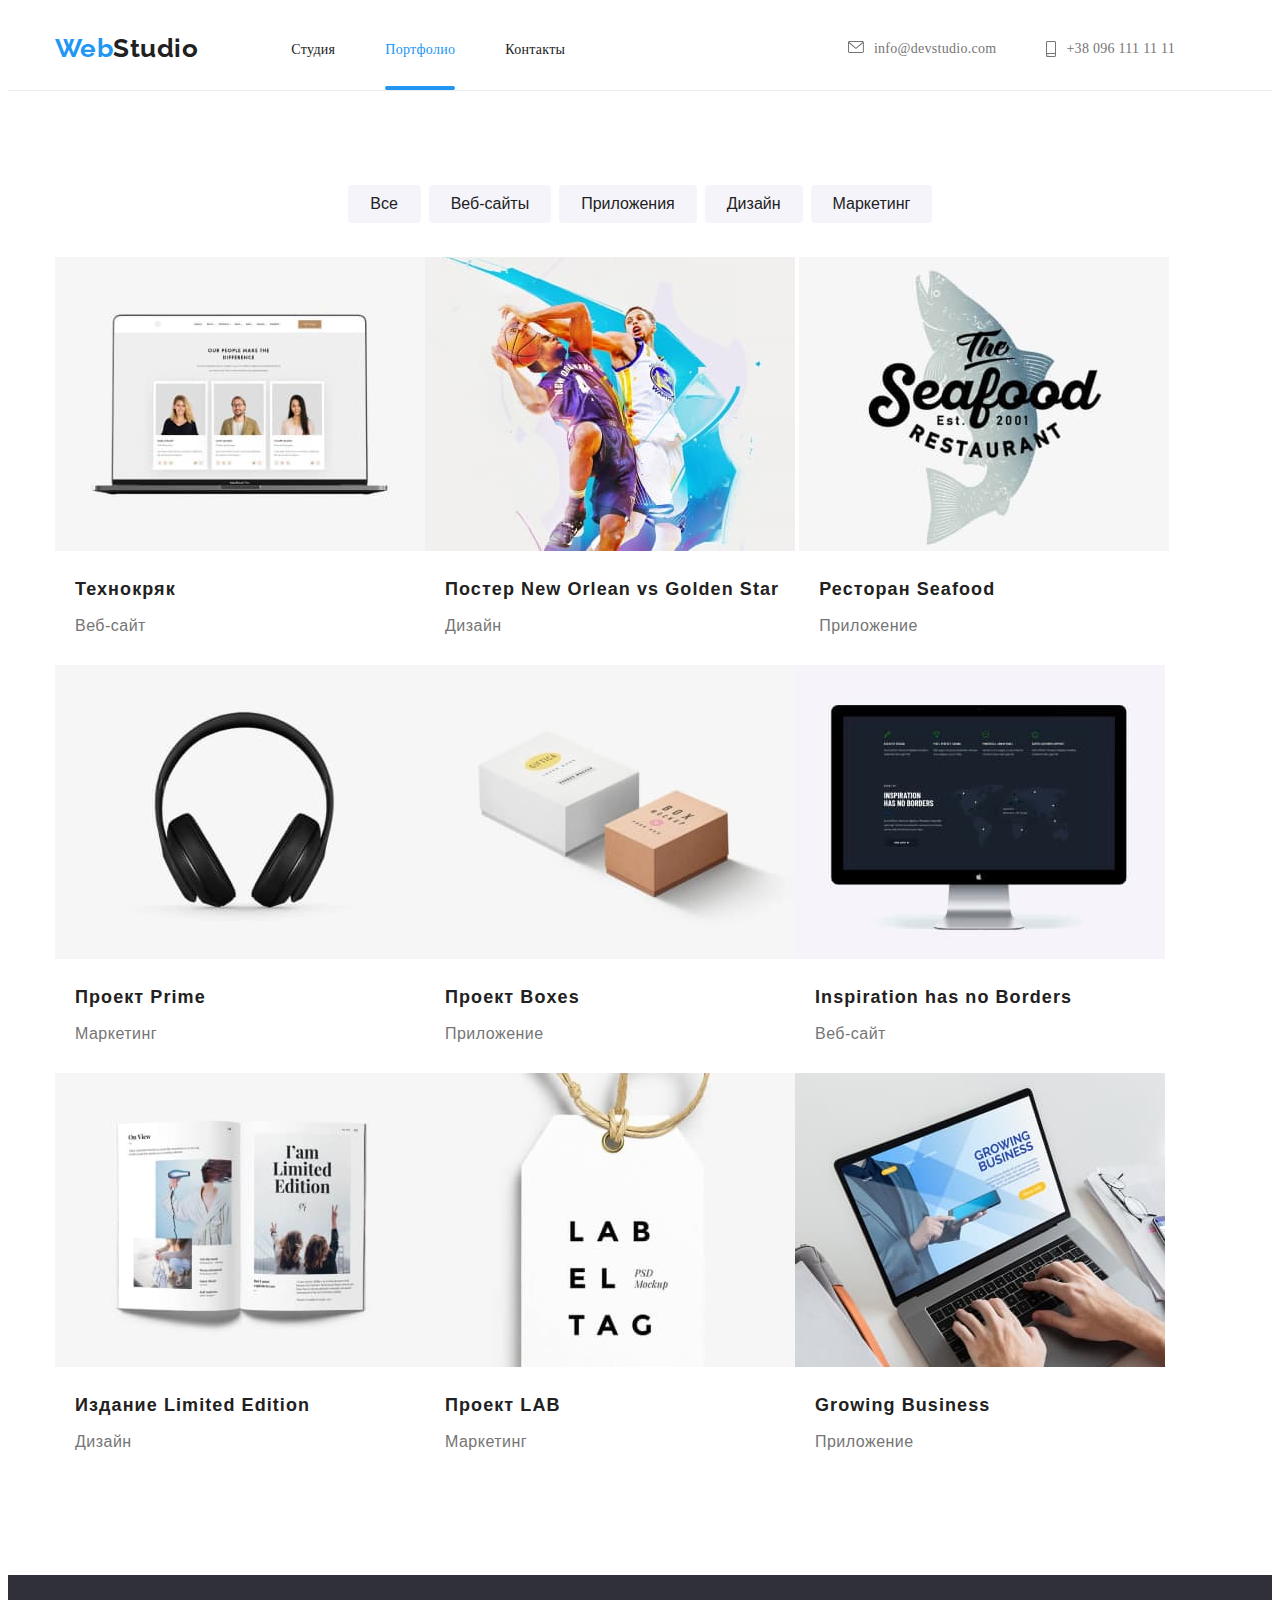
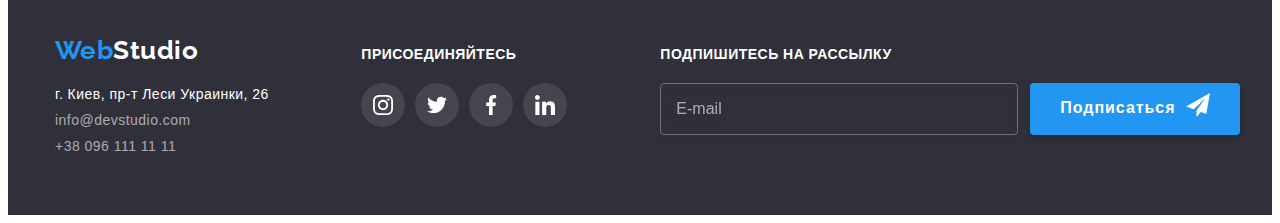
==== portfolio.html @ 28184824 "Начинает работу с препроцессором" ====
<!DOCTYPE html>
<html lang="ru">
<head>
    <meta charset="UTF-8">
    <meta name="viewport" content="width=device-width, initial-scale=1.0">
    <title>Document</title>
    <link href="https://fonts.googleapis.com/css2?family=Raleway:wght@700&display=swap" rel="stylesheet">
    <link rel="stylesheet" href="https://cdnjs.cloudflare.com/ajax/libs/modern-normalize/1.0.0/modern-normalize.min.css" integrity="sha512-ISS7cAi1PEhQ8jnbJpJZMd29NlhNj4AWYyLOSp2CE/CsHxTCu+r+t0D2yoJudVrd0/8fTVPUVDzY5Tvli75u/g==" crossorigin="anonymous" />
    <link rel="stylesheet" href="./css/main.min.css" />
    
</head>
<body>
    <header class="line header-p">
        <div class="conteiner main-nav">
            <nav class="main-nav">
            <a href="./index.html" class="logo"> 
               <span class="part-logo">Web</span>Studio
            </a>
    
        <ul class="site-nav list">
            <li class="item"><a href="./index.html">Студия</a></li>
            <li class="item"><a href="" class="current">Портфолио</a></li>
            <li class="item"><a href="">Контакты</a></li>
        </ul>
        </nav>
    
        <ul class="auth-nav list contacts">
            <li class="item">
                <a href="mailto:info@devstudio.com" class="link-nav"><svg width="16px" height="12px" class="svg-nav"><use href="./images/icon/symbol-defs.svg#icon-envelope"></use></svg>info@devstudio.com</a></li>
            <li class="item"><a href="tell:+380961111111" class="link-nav"><svg width="10px" height="16px" class="svg-nav"><use href="./images/icon/symbol-defs.svg#icon-smartphone"></use></svg>+38 096 111 11 11</a></li>
       </ul>
        </div>
    </header>

    <main>
        <div class="btn-conteiner conteiner">
    <ul class="btn-group list">
        <li class="btn-item"><button type="button">Все</button></li>
        <li class="btn-item"><button type="button">Веб-сайты</button></li>
        <li class="btn-item"><button type="button">Приложения</button></li>
        <li class="btn-item"><button type="button">Дизайн</button></li>
        <li class="btn-item"><button type="button">Маркетинг</button></li>
    </ul>
        </div>
<h1 class="invisible">Портфолилио</h1>
 
<section>
    <div class="conteiner">
    <h2 class="invisible">Список</h2>
    <ul class="benefits-list card-set">
        <li class="section-item">
            <a href="" target="_blank" rel="noopener noreferrer" class="section-link">
                <div class="thumb">
                <img src="./images/tehnokryak.jpg" alt="страница веб-сайта на ноутбуке" width="370" height="294">
                <p  class="text-overlay">Технокряк это современная площадка распространения коронавируса. Компании используют эту платформу для цифрового шпионажа и атак на защищённые сервера конкурентов.</p>
                </div>
                <div class="capabilities">
                    <h3 class="title-capabilities">Технокряк</h3>
                    <p class="type-capabilities">Веб-сайт</p>
                </div>
            </a>
        </li>

        <li class="section-item">
            <a href="" target="_blank" rel="noopener noreferrer" class="section-link">
                <div class="thumb">
                    <img src="./images/poster.jpg" alt="два баскетболиста с мячом" width="370" height="294">
                    <p  class="text-overlay">Технокряк это современная площадка распространения коронавируса. Компании используют эту платформу для цифрового шпионажа и атак на защищённые сервера конкурентов.</p>
                </div>
            <div class="capabilities">
            <h3 class="title-capabilities">Постер New Orlean vs Golden Star</h3>
            <p class="type-capabilities">Дизайн</p>
            </div>
            </a>
        </li>

        <li class="section-item">
            <a href="" target="_blank" rel="noopener noreferrer" class="section-link">
                <div class="thumb">
                    <img class="thumb-img" src="./images/seafood.jpg" alt="название ресторана на фоне рыбы" width="370" height="294">
                    <p  class="text-overlay">Технокряк это современная площадка распространения коронавируса. Компании используют эту платформу для цифрового шпионажа и атак на защищённые сервера конкурентов.</p>
                </div>
            <div class="capabilities">
                <h3 class="title-capabilities">Ресторан Seafood</h3>
                <p class="type-capabilities">Приложение</p>
            </div>
            </a>
        </li>

        <li class="section-item">
            <a href="" target="_blank" rel="noopener noreferrer" class="section-link">
                <div class="thumb">
                    <img src="./images/prime.jpg" alt="наушники" width="370" height="294">
                    <p  class="text-overlay">Технокряк это современная площадка распространения коронавируса. Компании используют эту платформу для цифрового шпионажа и атак на защищённые сервера конкурентов.</p>
                </div>
                <div class="capabilities">
                    <h3 class="title-capabilities">Проект Prime</h3>
                    <p class="type-capabilities">Маркетинг</p>
                </div>
            </a>
        </li>

        <li class="section-item">
            <a href="" target="_blank" rel="noopener noreferrer" class="section-link">
                <div class="thumb">
                    <img src="./images/boxes.jpg" alt="две коробки" width="370" height="294">
                    <p  class="text-overlay">Технокряк это современная площадка распространения коронавируса. Компании используют эту платформу для цифрового шпионажа и атак на защищённые сервера конкурентов.</p>
                </div>
                <div class="capabilities">
                    <h3 class="title-capabilities">Проект Boxes</h3>
                    <p class="type-capabilities">Приложение</p>
                </div>
            </a>
        </li>

        <li class="section-item">
            <a href="" target="_blank" rel="noopener noreferrer" class="section-link">
                <div class="thumb">
                    <img src="./images/inspiraition.jpg" alt="веб-сайт на экране" width="370" height="294">
                    <p  class="text-overlay">Технокряк это современная площадка распространения коронавируса. Компании используют эту платформу для цифрового шпионажа и атак на защищённые сервера конкурентов.</p>
                </div>
                <div class="capabilities">
                    <h3 class="title-capabilities">Inspiration has no Borders</h3>
                    <p class="type-capabilities">Веб-сайт</p>
                </div>
            </a>
        </li>

        <li class="section-item">
            <a href="" target="_blank" rel="noopener noreferrer" class="section-link">
                <div class="thumb">
                    <img src="./images/limited-edition.jpg" alt="журнал в развороте" width="370" height="294">
                    <p  class="text-overlay">Технокряк это современная площадка распространения коронавируса. Компании используют эту платформу для цифрового шпионажа и атак на защищённые сервера конкурентов.</p>
                </div>
                <div class="capabilities">
                    <h3 class="title-capabilities">Издание Limited Edition</h3>
                    <p class="type-capabilities">Дизайн</p>
                </div>    
            </a>
        </li> 
        
        <li class="section-item">
            <a href="" target="_blank" rel="noopener noreferrer" class="section-link">
                <div class="thumb">
                    <img src="./images/lab.jpg" alt="ярлык с надписью" width="370" height="294">
                    <p  class="text-overlay">Технокряк это современная площадка распространения коронавируса. Компании используют эту платформу для цифрового шпионажа и атак на защищённые сервера конкурентов.</p>
                </div>
                <div class="capabilities">
                    <h3 class="title-capabilities">Проект LAB</h3>
                    <p class="type-capabilities">Маркетинг</p>
                </div>
            </a>
        </li> 

        <li class="section-item">
            <a href="" target="_blank" rel="noopener noreferrer" class="section-link">
                <div class="thumb">
                    <img src="./images/growing-business.jpg" alt="заставка приложения на ноутбуке" width="370" height="294">
                    <p  class="text-overlay">Технокряк это современная площадка распространения коронавируса. Компании используют эту платформу для цифрового шпионажа и атак на защищённые сервера конкурентов.</p>
                </div>
                <div class="capabilities">
                    <h3 class="title-capabilities">Growing Business</h3>
                    <p class="type-capabilities">Приложение</p>
                </div>
            </a>
        </li> 
    </ul>
    </div>
</section>
</main>

<footer>
    <div class="footer-conteiner conteiner">
        <div>
    <a href="./index.html" class="footer-logo">
        <span class="part-logo">Web</span>Studio
     </a>
    <address class="address">г. Киев, пр-т Леси Украинки, 26</address>
    <ul class="mail-phone list">
        <li><a href="mailto:info@devstudio.com" class="mail">info@devstudio.com</a></li>
        <li><a href="tell:+380961111111" class="tell">+38 096 111 11 11</a></li>
    </ul>
        </div>

    <div class="social-links">
    <p class="footer-title">присоединяйтесь</p>

    <ul class="list employment-list link-list">
        <li class="footer-item"><a class="footer-link" href="" target="_blank" rel="noopener noreferrer"><svg class="footer-icon" width="20px" height="20px"><use href="./images/icon/symbol-defs.svg#icon-instagram1"></use></svg></a></li>
        <li class="footer-item"><a class="footer-link" href="" target="_blank" rel="noopener noreferrer"><svg width="20px" height="20px"><use href="./images/icon/symbol-defs.svg#icon-twitter1"></use></svg></a></li>
        <li class="footer-item"><a class="footer-link" href="" target="_blank" rel="noopener noreferrer"><svg width="20px" height="20px"><use href="./images/icon/symbol-defs.svg#icon-facebook1"></use></svg></a></li>
        <li class="footer-item"><a class="footer-link" href="" target="_blank" rel="noopener noreferrer"><svg width="20px" height="20px"><use href="./images/icon/symbol-defs.svg#icon-linkedin1"></use></svg></a></li>
        </ul>
    </div>

    <div class="conteiner-subscription">
        <p class="footer-title">Подпишитесь на рассылку</p>
        <form class="form-subscription">
            <input type="email" name="mail" placeholder="E-mail" required class="subscription-field">
            <button type="submit" class="subscription-btn">Подписаться<svg width="24px" height="24px" class="subscription-btn-svg"><use href="./images/icon/symbol-defs.svg#icon-icon-send"></use></svg></button>
        </form>
    </div>
    </div>
</footer>
</body>
</html>
---- css/main.min.css ----
:root{--primary-text-color: #757575;--title-text-color: #212121;--accent-color: #2196F3;--secondary-accent: #F5F4FA;--white-color: #FFFFFF;--secondary-bgc: #2F303A;--color-gradient: rgba(47, 48, 58, 0.4);--secondary-text-color: rgba(255, 255, 255, 0.6);--line-color: rgba(236, 236, 236, 1);--border-line: rgba(238, 238, 238, 1);--comand-icon: rgba(175, 177, 184, 1);--footer-link: rgba(255, 255, 255, 0.1);--bgc-p-employtment: rgba(47, 48, 58, 0.8);--backdrop-color: rgba(0, 0, 0, 0.2)}@font-face{font-family:'Roboto';font-style:normal;font-weight:400;src:url("../fonts/roboto/roboto-v20-latin_cyrillic-regular.eot");src:local("Roboto"),local("Roboto-Regular"),url("../fonts/roboto/roboto-v20-latin_cyrillic-regular.eot?#iefix") format("embedded-opentype"),url("../fonts/roboto/roboto-v20-latin_cyrillic-regular.woff2") format("woff2"),url("../fonts/roboto/roboto-v20-latin_cyrillic-regular.woff") format("woff"),url("../fonts/roboto/roboto-v20-latin_cyrillic-regular.ttf") format("truetype"),url("../fonts/roboto/roboto-v20-latin_cyrillic-regular.svg#Roboto") format("svg")}@font-face{font-family:'Roboto';font-style:normal;font-weight:500;src:url("../fonts/roboto/roboto-v20-latin_cyrillic-500.eot");src:local("Roboto Medium"),local("Roboto-Medium"),url("../fonts/roboto/roboto-v20-latin_cyrillic-500.eot?#iefix") format("embedded-opentype"),url("../fonts/roboto/roboto-v20-latin_cyrillic-500.woff2") format("woff2"),url("../fonts/roboto/roboto-v20-latin_cyrillic-500.woff") format("woff"),url("../fonts/roboto/roboto-v20-latin_cyrillic-500.ttf") format("truetype"),url("../fonts/roboto/roboto-v20-latin_cyrillic-500.svg#Roboto") format("svg")}@font-face{font-family:'Roboto';font-style:normal;font-weight:700;src:url("../fonts/roboto/roboto-v20-latin_cyrillic-700.eot");src:local("Roboto Bold"),local("Roboto-Bold"),url("../fonts/roboto/roboto-v20-latin_cyrillic-700.eot?#iefix") format("embedded-opentype"),url("../fonts/roboto/roboto-v20-latin_cyrillic-700.woff2") format("woff2"),url("../fonts/roboto/roboto-v20-latin_cyrillic-700.woff") format("woff"),url("../fonts/roboto/roboto-v20-latin_cyrillic-700.ttf") format("truetype"),url("../fonts/roboto/roboto-v20-latin_cyrillic-700.svg#Roboto") format("svg")}@font-face{font-family:'Roboto';font-style:normal;font-weight:900;src:url("../fonts/roboto/roboto-v20-latin_cyrillic-900.eot");src:local("Roboto Black"),local("Roboto-Black"),url("../fonts/roboto/roboto-v20-latin_cyrillic-900.eot?#iefix") format("embedded-opentype"),url("../fonts/roboto/roboto-v20-latin_cyrillic-900.woff2") format("woff2"),url("../fonts/roboto/roboto-v20-latin_cyrillic-900.woff") format("woff"),url("../fonts/roboto/roboto-v20-latin_cyrillic-900.ttf") format("truetype"),url("../fonts/roboto/roboto-v20-latin_cyrillic-900.svg#Roboto") format("svg")}html{box-sizing:border-box}*,*::before,*::after{box-sizing:inherit}body{background-color:var(--white-color);color:var(--primary-text-color);font-family:'Roboto', sans-serif;letter-spacing:0.03em}ul{list-style:none}a{text-decoration:none}img{display:block;max-width:100%;height:auto}h1,h2,h3,p{margin-top:0;margin-bottom:0}.list{padding:0;margin:0}.conteiner{width:1200px;padding-left:15px;padding-right:15px;margin:auto}.logo{margin-top:24px;margin-right:93px;margin-bottom:25px;color:var(--title-text-color);text-decoration:none;font-family:Raleway;font-style:normal;font-weight:bold;font-size:26px;line-height:1.19;transition-duration:250ms;transition-timing-function:cubic-bezier(0.4, 0, 0.2, 1)}.logo:hover{color:var(--accent-color)}.part-logo{color:var(--accent-color)}.main-nav{display:flex;align-items:center}.site-nav{display:flex;padding-top:32px}.site-nav a,.auth-nav a{color:var(--title-text-color);font-family:Roboto;font-weight:500;font-size:14px;line-height:1.14;letter-spacing:0.02em;transition-duration:250ms;transition-timing-function:cubic-bezier(0.4, 0, 0.2, 1)}.site-nav a:hover,.site-nav a:focus,.auth-nav a:hover,.auth-nav a:focus{color:var(--accent-color)}.site-nav a.current:visited{color:var(--accent-color)}a.current::after{content:"";display:block;width:100%;margin-top:28px;height:4px;border-radius:2px;color:var(--accent-color);background-color:var(--accent-color)}.site-nav .item{margin-right:50px}.site-nav .item:last-child{margin-right:0}.auth-nav{display:flex;margin-left:auto}.auth-nav .item{margin-right:50px}.auth-nav .item+.item{margin-right:50px}.contacts a{color:var(--primary-text-color)}.link-nav{display:flex;transition-duration:250ms;transition-timing-function:cubic-bezier(0.4, 0, 0.2, 1)}.svg-nav{margin-right:10px;fill:var(--primary-text-color);transition-duration:250ms;transition-timing-function:cubic-bezier(0.4, 0, 0.2, 1)}.link-nav:hover .svg-nav,.link-nav:focus .svg-nav{fill:var(--accent-color)}.hero{height:600px;max-width:1600px;margin-bottom:94px;margin-right:auto;margin-left:auto;background-color:var(--secondary-bgc);background-image:linear-gradient(to right, rgba(47,48,58,0.4), rgba(47,48,58,0.4)),url(../images/bg-hero1.jpg);background-size:cover;background-repeat:no-repeat;background-position:center;filter:drop-shadow(0px 4px 4px rgba(0,0,0,0.25))}.hero-title{max-width:700px;margin-top:0;margin-right:auto;margin-left:auto;margin-bottom:30px;padding-top:200px;color:var(--white-color);font-weight:900;font-size:44px;line-height:1.36;text-align:center;letter-spacing:0.06em;text-transform:uppercase}.hero-btn{border-radius:4px;padding:10px 32px;min-width:200px;margin-right:auto;margin-left:auto;margin-bottom:200px;color:var(--white-color);background-color:var(--accent-color);font-weight:bold;font-size:16px;line-height:1.87;display:flex;align-items:center;text-align:center;letter-spacing:0.06em}.benefits-list{margin:0;padding:0}.benefits-set{display:flex;flex-wrap:wrap;margin-right:-30px;margin-bottom:-94px}.list-p{margin-right:30px;flex-basis:calc(100% /4 - 30px);margin-right:30px}.list-p:last-child{margin-right:0}.icon::before{content:"";display:block;margin-bottom:30px;padding:25px 100px;height:120px;background-size:auto;background-repeat:no-repeat;background-position:center;background-color:var(--secondary-accent);border-radius:4px}.icon-group::before{background-image:url(../images/icon/group.svg)}.icon-clock::before{background-image:url(../images/icon/clock.svg)}.icon-diagram::before{background-image:url(../images/icon/diagram.svg)}.icon-astronaut::before{background-image:url(../images/icon/astronaut.svg)}.section-title{margin:0;padding-bottom:10px;color:var(--title-text-color);font-weight:bold;font-size:14px;line-height:1.14;text-transform:uppercase}.section-text{margin:0;font-size:14px;line-height:1.71}.conteiner{width:1200px;padding-left:15px;padding-right:15px;margin:auto}.title-employment{margin:0;padding-top:94px;padding-bottom:50px;font-weight:bold;font-size:36px;line-height:1.16;text-align:center;color:var(--title-text-color)}.benefits-list{margin:0;padding:0;margin-bottom:94px}.img-list{margin-bottom:94px;display:flex}.img-list{margin-bottom:94px;display:flex}.item-employment{position:relative;margin-right:30px}.label{position:absolute;bottom:0;padding-top:27px;padding-bottom:27px;width:100%;font-size:14px;line-height:1.14;text-transform:uppercase;text-align:center;color:var(--white-color);background-color:var(--bgc-p-employtment)}.conteiner-icon{display:flex;justify-content:space-around;margin-right:32px;margin-bottom:30px;margin-left:32px}.svg-link{display:inline-flex;align-items:center;justify-content:center;padding:12px;width:44px;height:44px;cursor:pointer;fill:var(--comand-icon);transition-duration:250ms;transition-timing-function:cubic-bezier(0.4, 0, 0.2, 1)}.svg-link:hover,.svg-link:focus{background-color:var(--accent-color);fill:var(--white-color);border-radius:50%}footer{background-color:var(--secondary-bgc)}.footer-logo{display:inline-block;margin-bottom:20px;margin-right:0;margin-right:93px;text-decoration:none;font-family:Raleway;font-style:normal;font-weight:bold;font-size:26px;line-height:1.19;color:var(--white-color)}.footer-conteiner{display:flex;align-items:baseline;width:1200px;padding:60px 15px;margin:auto}.link-list{display:flex;justify-content:space-around}.social-links{margin-left:70px;margin-right:93px}.footer-title{margin-bottom:20px;font-weight:bold;font-size:14px;line-height:1.14;text-transform:uppercase;color:var(--white-color)}.footer-link{display:inline-flex;align-items:center;justify-content:center;padding:12px;width:44px;height:44px;background-color:var(--footer-link);fill:var(--white-color);border-radius:50%;transition-duration:250ms;transition-timing-function:cubic-bezier(0.4, 0, 0.2, 1)}.link-list .footer-item{margin-right:10px}.link-list .footer-item:last-child{margin-right:0}.footer-link:hover,.footer-link:focus{background-color:var(--accent-color)}.form-subscription{display:flex}.subscription-field{margin-right:12px;padding-bottom:15px;padding-top:15px;padding-left:15px;width:358px;font-size:16px;line-height:1.25;background-color:transparent;color:var(--white-color);border:1px solid rgba(255,255,255,0.3);box-sizing:border-box;filter:drop-shadow(0px 4px 4px rgba(0,0,0,0.15));border-radius:4px}.subscription-field:-webkit-autofill,.subscription-field:-webkit-autofill:hover,.subscription-field:-webkit-autofill:focus{-webkit-text-fill-color:var(--white-color);-webkit-box-shadow:0 0 0px 1000px var(--secondary-bgc) inset}.subscription-field::placeholder{color:rgba(255,255,255,0.6)}.subscription-btn{display:flex;padding:10px 30px;font-weight:bold;font-size:16px;line-height:1.87;text-align:center;letter-spacing:0.06em;background-color:var(--accent-color);border:none;color:var(--white-color);box-shadow:0px 4px 4px rgba(0,0,0,0.15);border-radius:4px;transition-duration:250ms;transition-timing-function:cubic-bezier(0.4, 0, 0.2, 1)}.subscription-btn-svg{margin-left:10px}.backdrop{position:fixed;top:0;left:0;width:100%;height:100%;background-color:var(--backdrop-color);opacity:1;transition:opacity 250ms cubic-bezier(0.4, 0, 0.2, 1)}.backdrop.is-hidden{opacity:0;pointer-events:none}.backdrop.is-hidden .modal{transform:translate(-50%, -50%) scale(0.5)}.modal{position:absolute;top:50%;left:50%;display:flex;justify-content:flex-end;width:528px;height:581px;background-color:#fff;box-shadow:0px 1px 3px rgba(0,0,0,0.12),0px 1px 1px rgba(0,0,0,0.14),0px 2px 1px rgba(0,0,0,0.2);border-radius:4px;transform:translate(-50%, -50%) scale(1)}.modal-btn{display:flex;justify-content:center;align-items:center;position:absolute;margin-top:14px;margin-right:14px;width:30px;height:30px;background-color:#fff;border-radius:50%;border:1px solid rgba(0,0,0,0.1)}.modal-btn-svg{transition-duration:250ms;transition-timing-function:cubic-bezier(0.4, 0, 0.2, 1)}.modal-btn:hover .modal-btn-svg,.modal-btn:focus .modal-btn-svg{fill:var(--accent-color)}.modal-btn:hover,.modal-btn:focus{cursor:pointer}.form{width:100%;padding:40px;margin-right:auto;margin-left:auto}.form-p{display:inline-block;min-width:450px;margin-bottom:12px;font-weight:bold;font-size:20px;line-height:1.15;text-align:center;color:var(--title-text-color)}.form-label{margin-bottom:4px;font-size:12px;line-height:1.17;letter-spacing:0.01em;color:var(--primary-text-color)}.form-field{display:flex;flex-direction:column;margin-bottom:10px}.form-field-comment{margin-bottom:20px}.conteiner-form-svg{position:relative}.form-svg{position:absolute;top:50%;left:15px;transform:translateY(-50%)}.form-comment{padding:12px 16px;font-size:12px;line-height:1.17;letter-spacing:0.01em;border:1px solid rgba(33,33,33,0.2);box-sizing:border-box;border-radius:4px;resize:none;transition-duration:250ms;transition-timing-function:cubic-bezier(0.4, 0, 0.2, 1)}.form-input{padding:10px 12px;padding-left:40px;width:100%;border:1px solid rgba(33,33,33,0.2);box-sizing:border-box;border-radius:4px;transition-duration:250ms;transition-timing-function:cubic-bezier(0.4, 0, 0.2, 1)}.form-input:focus,.form-comment:focus{outline:none;border-color:var(--accent-color);cursor:pointer;color:#000}.form-input:-webkit-autofill,.form-input:-webkit-autofill:hover,.form-input:-webkit-autofill:focus{-webkit-text-fill-color:#000;-webkit-box-shadow:0 0 0px 1000px #fff inset}.form-input:focus ~ .form-svg{fill:var(--accent-color)}.form-btn{display:block;padding:10px 55px;margin-left:auto;margin-right:auto;margin-bottom:40px;font-weight:bold;font-size:16px;line-height:1.87;letter-spacing:0.06em;background-color:var(--accent-color);color:var(--white-color);box-shadow:0px 4px 4px rgba(0,0,0,0.15);border-radius:4px;border:none}.form-agreement{display:flex;justify-content:center;align-items:center;margin-bottom:30px}.agreement-label{padding-left:30px;font-size:14px;line-height:1.71;color:var(--primary-text-color)}.contract{color:var(--accent-color);text-decoration:underline}.checkbox{appearance:none;-webkit-appearance:none;-moz-appearance:none;position:absolute}.check-icon{position:absolute;display:flex;margin-left:-20px;transform:translateY(-130%);width:15px;height:15px;border:2px solid var(--title-text-color);border-radius:2px;background-image:url(../images/icon/check-active.svg);transition-duration:250ms;transition-timing-function:cubic-bezier(0.4, 0, 0.2, 1)}.checkbox:checked+.check-icon{border-color:var(--accent-color);background-color:var(--accent-color);background-image:url(../images/icon/check-active.svg);background-size:contain;background-origin:border-box}.header-p{margin-bottom:94px}.invisible{display:none;margin:0}.title-clients{padding-top:86px;padding-bottom:50px;font-weight:bold;font-size:36px;line-height:1.16;text-align:center}.name{display:flex;padding-bottom:10px;justify-content:center;font-weight:500;font-size:16px;line-height:1.18}.position{display:flex;justify-content:center;padding-bottom:16px;margin:0;font-weight:normal;font-size:16px;line-height:1.18}.thumb{position:relative;overflow:hidden;margin-bottom:20px}.thumb::before{content:"";position:absolute;top:0;left:0;width:100%;height:100%;transform:translateY(100%);transition-duration:250ms;transition-timing-function:cubic-bezier(0.4, 0, 0.2, 1)}.text-overlay{position:absolute;top:0;left:0;padding:63px 24px;width:100%;font-size:18px;line-height:1.56;color:var(--white-color);transform:translateY(100%);transition-duration:250ms;transition-timing-function:cubic-bezier(0.4, 0, 0.2, 1)}.capabilities{padding:0px 20px 24px}.title-capabilities{padding-bottom:4px;color:var(--title-text-color);font-weight:bold;font-size:18px;line-height:2;letter-spacing:0.06em}.type-capabilities{font-weight:normal;font-size:16px;line-height:1.87;color:var(--primary-text-color)}.btn-group button{color:var(--title-text-color);background-color:var(--secondary-accent);font-weight:500;font-size:16px;line-height:1.62;transition-duration:250ms;transition-timing-function:cubic-bezier(0.4, 0, 0.2, 1)}.btn-item:nth-child(-n+4){margin-right:8px}.btn-group button:hover{color:var(--white-color);background-color:var(--accent-color);box-shadow:0px 3px 1px rgba(0,0,0,0.1),0px 1px 2px rgba(0,0,0,0.08),0px 2px 2px rgba(0,0,0,0.12)}.btn-group button:focus{color:var(--white-color);background-color:var(--accent-color);outline:none;box-shadow:0px 3px 1px rgba(0,0,0,0.1),0px 1px 2px rgba(0,0,0,0.08),0px 2px 2px rgba(0,0,0,0.12)}.btn-group button{border-radius:4px;padding:6px 22px;min-width:73px;text-align:center;border:none}.btn-group{display:flex;justify-content:center}.address{margin-bottom:9px;color:var(--white-color);font-style:normal;font-weight:normal;font-size:14px;line-height:1, 71}.mail-phone a{color:var(--secondary-text-color);font-size:14px;line-height:1, 71}.command{width:auto;padding-right:15px;padding-left:15px;margin:auto;background-color:var(--secondary-accent)}.card-command{border-radius:0px 0px 4px 4px;box-shadow:0px 1px 3px rgba(0,0,0,0.12),0px 1px 1px rgba(0,0,0,0.14),0px 2px 1px rgba(0,0,0,0.2);background:var(--white-color)}.btn-conteiner{width:1200px;padding-right:15px;padding-left:15px;margin:auto;margin-bottom:34px}.section-img{padding-bottom:30px}.mail{display:inline-block;padding-bottom:9px}.tell{display:inline-block}.line{border-bottom:1px solid var(--line-color);width:auto}.card-set{display:flex;flex-wrap:wrap}.employment-list{display:flex}.link-clients{display:flex;align-items:center;justify-content:center;width:170px;height:90px;color:var(--comand-icon);border:1px solid var(--comand-icon);border-radius:4px;flex-basis:calc(100% / 6 - 30px);margin-right:30px;margin-bottom:94px;transition-duration:250ms;transition-timing-function:cubic-bezier(0.4, 0, 0.2, 1)}.clients-svg:last-child{margin-right:0}.icon-clients{fill:var(--comand-icon);transition-duration:250ms;transition-timing-function:cubic-bezier(0.4, 0, 0.2, 1)}.link-clients:hover,.link-clients:focus{border-color:var(--accent-color)}.link-clients:hover .icon-clients,.link-clients:focus .icon-clients{fill:var(--accent-color)}
/*# sourceMappingURL=main.min.css.map */
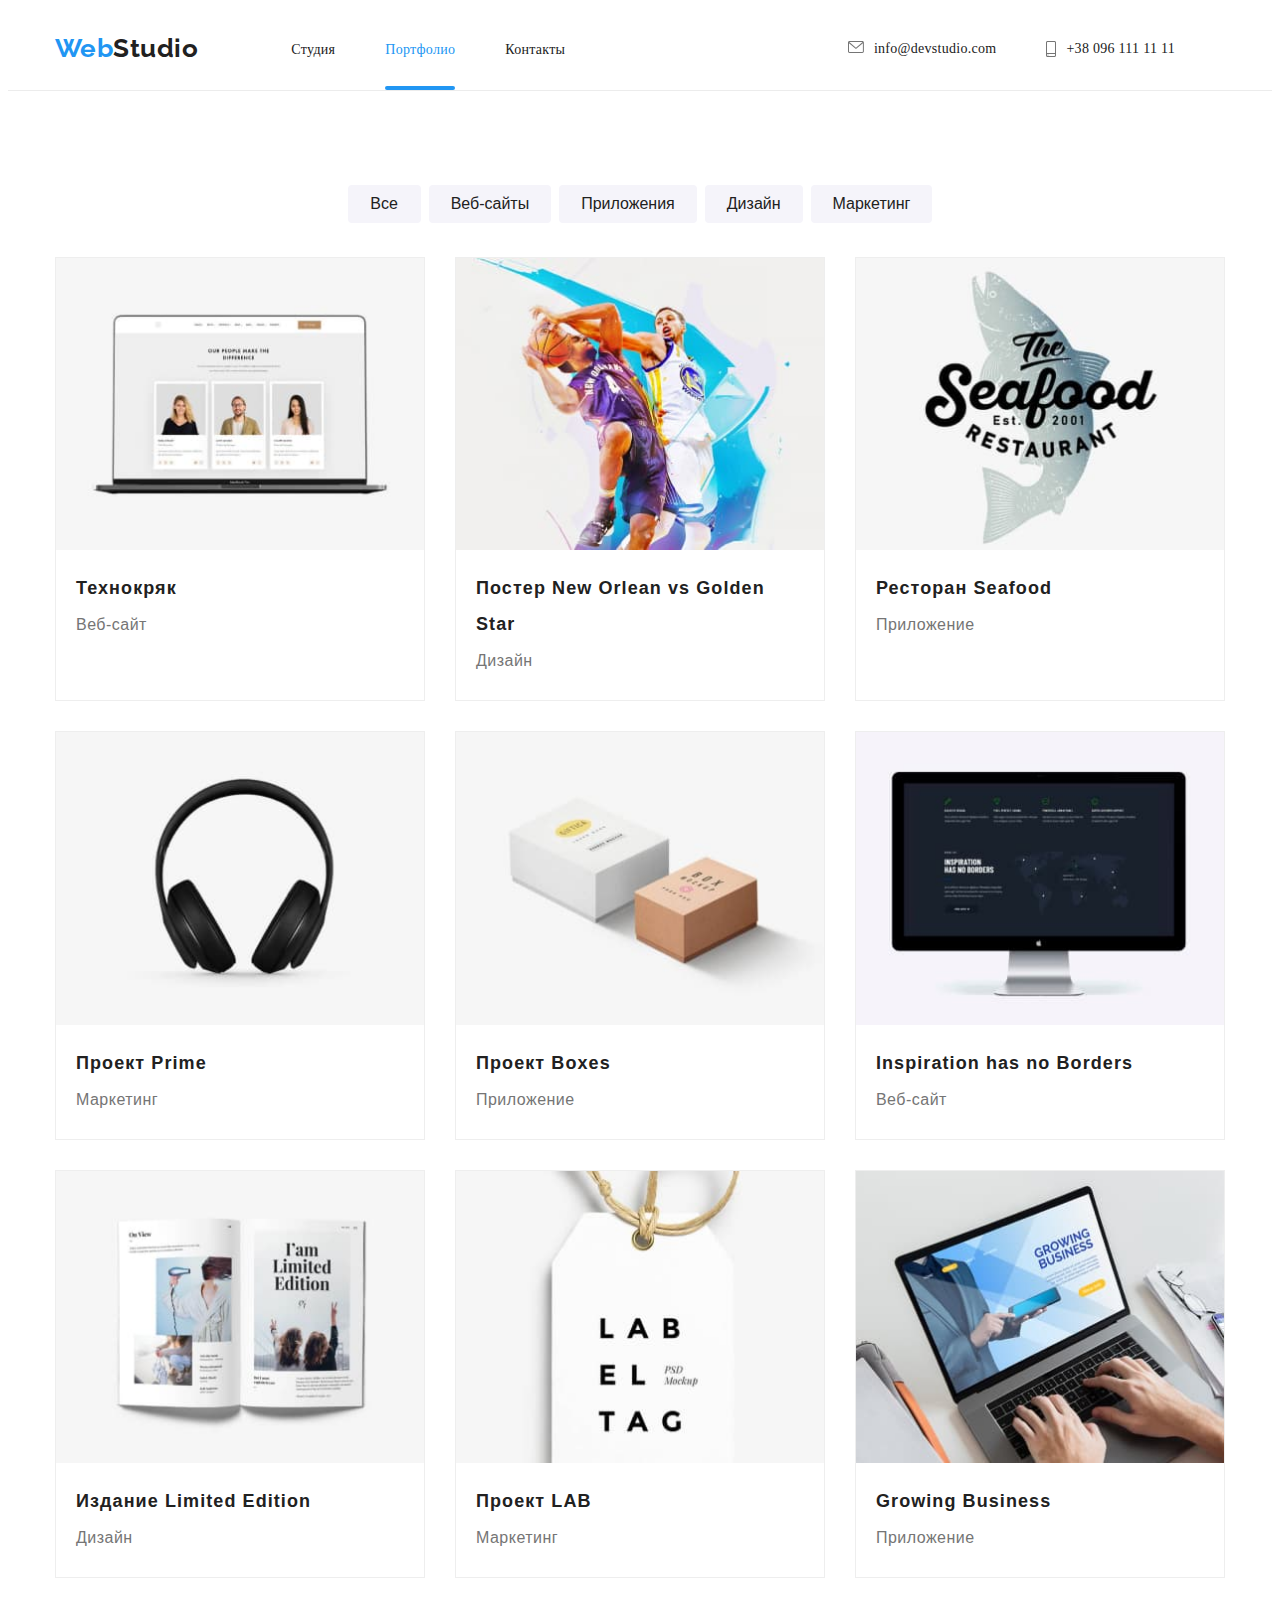
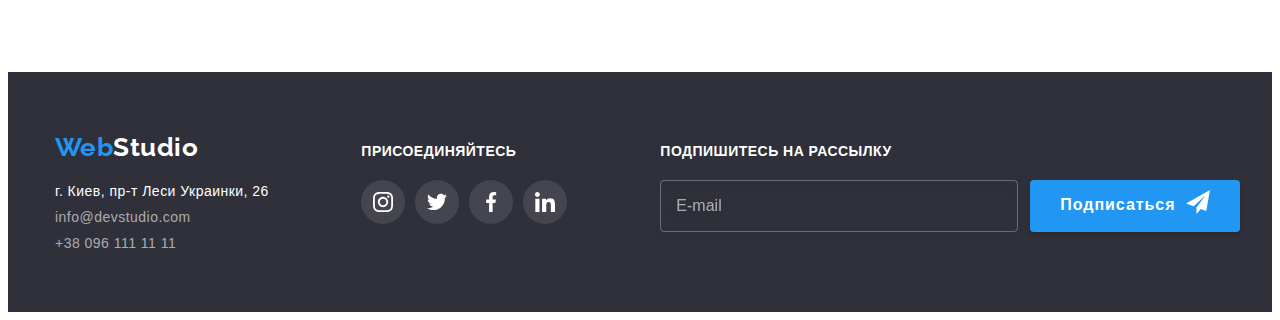
==== commit fdc96249: "Использует оператор & в коде" ====
--- a/portfolio.html
+++ b/portfolio.html
@@ -6,7 +6,7 @@
     <title>Document</title>
     <link href="https://fonts.googleapis.com/css2?family=Raleway:wght@700&display=swap" rel="stylesheet">
     <link rel="stylesheet" href="https://cdnjs.cloudflare.com/ajax/libs/modern-normalize/1.0.0/modern-normalize.min.css" integrity="sha512-ISS7cAi1PEhQ8jnbJpJZMd29NlhNj4AWYyLOSp2CE/CsHxTCu+r+t0D2yoJudVrd0/8fTVPUVDzY5Tvli75u/g==" crossorigin="anonymous" />
-    <link rel="stylesheet" href="./css/main.min.css" />
+    <link rel="stylesheet" href="./css/profile.min.css" />
     
 </head>
 <body>
@@ -14,7 +14,7 @@
         <div class="conteiner main-nav">
             <nav class="main-nav">
             <a href="./index.html" class="logo"> 
-               <span class="part-logo">Web</span>Studio
+               <span class="logo-part">Web</span>Studio
             </a>
     
         <ul class="site-nav list">
@@ -173,7 +173,7 @@
     <div class="footer-conteiner conteiner">
         <div>
     <a href="./index.html" class="footer-logo">
-        <span class="part-logo">Web</span>Studio
+        <span class="logo-part">Web</span>Studio
      </a>
     <address class="address">г. Киев, пр-т Леси Украинки, 26</address>
     <ul class="mail-phone list">
--- a/css/profile.min.css
+++ b/css/profile.min.css
@@ -0,0 +1,2 @@
+:root{--primary-text-color: #757575;--title-text-color: #212121;--accent-color: #2196F3;--secondary-accent: #F5F4FA;--white-color: #FFFFFF;--secondary-bgc: #2F303A;--color-gradient: rgba(47, 48, 58, 0.4);--secondary-text-color: rgba(255, 255, 255, 0.6);--line-color: rgba(236, 236, 236, 1);--border-line: rgba(238, 238, 238, 1);--comand-icon: rgba(175, 177, 184, 1);--footer-link: rgba(255, 255, 255, 0.1);--bgc-p-employtment: rgba(47, 48, 58, 0.8);--backdrop-color: rgba(0, 0, 0, 0.2)}@font-face{font-family:'Roboto';font-style:normal;font-weight:400;src:url("../fonts/roboto/roboto-v20-latin_cyrillic-regular.eot");src:local("Roboto"),local("Roboto-Regular"),url("../fonts/roboto/roboto-v20-latin_cyrillic-regular.eot?#iefix") format("embedded-opentype"),url("../fonts/roboto/roboto-v20-latin_cyrillic-regular.woff2") format("woff2"),url("../fonts/roboto/roboto-v20-latin_cyrillic-regular.woff") format("woff"),url("../fonts/roboto/roboto-v20-latin_cyrillic-regular.ttf") format("truetype"),url("../fonts/roboto/roboto-v20-latin_cyrillic-regular.svg#Roboto") format("svg")}@font-face{font-family:'Roboto';font-style:normal;font-weight:500;src:url("../fonts/roboto/roboto-v20-latin_cyrillic-500.eot");src:local("Roboto Medium"),local("Roboto-Medium"),url("../fonts/roboto/roboto-v20-latin_cyrillic-500.eot?#iefix") format("embedded-opentype"),url("../fonts/roboto/roboto-v20-latin_cyrillic-500.woff2") format("woff2"),url("../fonts/roboto/roboto-v20-latin_cyrillic-500.woff") format("woff"),url("../fonts/roboto/roboto-v20-latin_cyrillic-500.ttf") format("truetype"),url("../fonts/roboto/roboto-v20-latin_cyrillic-500.svg#Roboto") format("svg")}@font-face{font-family:'Roboto';font-style:normal;font-weight:700;src:url("../fonts/roboto/roboto-v20-latin_cyrillic-700.eot");src:local("Roboto Bold"),local("Roboto-Bold"),url("../fonts/roboto/roboto-v20-latin_cyrillic-700.eot?#iefix") format("embedded-opentype"),url("../fonts/roboto/roboto-v20-latin_cyrillic-700.woff2") format("woff2"),url("../fonts/roboto/roboto-v20-latin_cyrillic-700.woff") format("woff"),url("../fonts/roboto/roboto-v20-latin_cyrillic-700.ttf") format("truetype"),url("../fonts/roboto/roboto-v20-latin_cyrillic-700.svg#Roboto") format("svg")}@font-face{font-family:'Roboto';font-style:normal;font-weight:900;src:url("../fonts/roboto/roboto-v20-latin_cyrillic-900.eot");src:local("Roboto Black"),local("Roboto-Black"),url("../fonts/roboto/roboto-v20-latin_cyrillic-900.eot?#iefix") format("embedded-opentype"),url("../fonts/roboto/roboto-v20-latin_cyrillic-900.woff2") format("woff2"),url("../fonts/roboto/roboto-v20-latin_cyrillic-900.woff") format("woff"),url("../fonts/roboto/roboto-v20-latin_cyrillic-900.ttf") format("truetype"),url("../fonts/roboto/roboto-v20-latin_cyrillic-900.svg#Roboto") format("svg")}html{box-sizing:border-box}*,*::before,*::after{box-sizing:inherit}body{background-color:var(--white-color);color:var(--primary-text-color);font-family:'Roboto', sans-serif;letter-spacing:0.03em}ul{list-style:none}a{text-decoration:none}img{display:block;max-width:100%;height:auto}h1,h2,h3,p{margin-top:0;margin-bottom:0}.list{padding:0;margin:0}.conteiner{width:1200px;padding-left:15px;padding-right:15px;margin:auto}.line{border-bottom:1px solid var(--line-color);width:auto}.header-p{margin-bottom:94px}.form{width:100%;padding:40px;margin-right:auto;margin-left:auto}.form-p{display:inline-block;min-width:450px;margin-bottom:12px;font-weight:bold;font-size:20px;line-height:1.15;text-align:center;color:var(--title-text-color)}.form-label{margin-bottom:4px;font-size:12px;line-height:1.17;letter-spacing:0.01em;color:var(--primary-text-color)}.form-field{display:flex;flex-direction:column;margin-bottom:10px}.form-field-comment{margin-bottom:20px}.conteiner-form-svg{position:relative}.form-svg{position:absolute;top:50%;left:15px;transform:translateY(-50%)}.form-comment{padding:12px 16px;font-size:12px;line-height:1.17;letter-spacing:0.01em;border:1px solid rgba(33,33,33,0.2);box-sizing:border-box;border-radius:4px;resize:none;transition-duration:250ms;transition-timing-function:cubic-bezier(0.4, 0, 0.2, 1)}.form-input{padding:10px 12px;padding-left:40px;width:100%;border:1px solid rgba(33,33,33,0.2);box-sizing:border-box;border-radius:4px;transition-duration:250ms;transition-timing-function:cubic-bezier(0.4, 0, 0.2, 1)}.form-input:-webkit-autofill,.form-input:-webkit-autofill:hover,.form-input:-webkit-autofill:focus{-webkit-text-fill-color:#000;-webkit-box-shadow:0 0 0px 1000px #fff inset}.form-input:focus ~ .form-svg{fill:var(--accent-color)}.form-input:focus,.form-comment:focus{outline:none;border-color:var(--accent-color);cursor:pointer;color:#000}.form-agreement{display:flex;justify-content:center;align-items:center;margin-bottom:30px}.agreement-label{padding-left:30px;font-size:14px;line-height:1.71;color:var(--primary-text-color)}.contract{color:var(--accent-color);text-decoration:underline}.checkbox{appearance:none;-webkit-appearance:none;-moz-appearance:none;position:absolute}.checkbox:checked+.check-icon{border-color:var(--accent-color);background-color:var(--accent-color);background-image:url(../images/icon/check-active.svg);background-size:contain;background-origin:border-box}.check-icon{position:absolute;display:flex;margin-left:-20px;transform:translateY(-130%);width:15px;height:15px;border:2px solid var(--title-text-color);border-radius:2px;background-image:url(../images/icon/check-active.svg);transition-duration:250ms;transition-timing-function:cubic-bezier(0.4, 0, 0.2, 1)}.form-subscription{display:flex}.subscription-field{margin-right:12px;padding-bottom:15px;padding-top:15px;padding-left:15px;width:358px;font-size:16px;line-height:1.25;background-color:transparent;color:var(--white-color);border:1px solid rgba(255,255,255,0.3);box-sizing:border-box;filter:drop-shadow(0px 4px 4px rgba(0,0,0,0.15));border-radius:4px}.subscription-field:-webkit-autofill,.subscription-field:-webkit-autofill:hover,.subscription-field:-webkit-autofill:focus{-webkit-text-fill-color:var(--white-color);-webkit-box-shadow:0 0 0px 1000px var(--secondary-bgc) inset}.subscription-field::placeholder{color:rgba(255,255,255,0.6)}.hero-btn{border-radius:4px;padding:10px 32px;min-width:200px;margin-right:auto;margin-left:auto;margin-bottom:200px;color:var(--white-color);background-color:var(--accent-color);font-weight:bold;font-size:16px;line-height:1.87;display:flex;align-items:center;text-align:center;letter-spacing:0.06em}.subscription-btn{display:flex;padding:10px 30px;font-weight:bold;font-size:16px;line-height:1.87;text-align:center;letter-spacing:0.06em;background-color:var(--accent-color);border:none;color:var(--white-color);box-shadow:0px 4px 4px rgba(0,0,0,0.15);border-radius:4px;transition-duration:250ms;transition-timing-function:cubic-bezier(0.4, 0, 0.2, 1)}.subscription-btn-svg{margin-left:10px}.form-btn{display:block;padding:10px 55px;margin-left:auto;margin-right:auto;margin-bottom:40px;font-weight:bold;font-size:16px;line-height:1.87;letter-spacing:0.06em;background-color:var(--accent-color);color:var(--white-color);box-shadow:0px 4px 4px rgba(0,0,0,0.15);border-radius:4px;border:none}.btn-conteiner{width:1200px;padding-right:15px;padding-left:15px;margin:auto;margin-bottom:34px}.btn-group{display:flex;justify-content:center}.btn-group button{border-radius:4px;padding:6px 22px;min-width:73px;font-weight:500;font-size:16px;line-height:1.62;text-align:center;border:none;color:var(--title-text-color);background-color:var(--secondary-accent);transition-duration:250ms;transition-timing-function:cubic-bezier(0.4, 0, 0.2, 1)}.btn-group button:hover{color:var(--white-color);background-color:var(--accent-color);box-shadow:0px 3px 1px rgba(0,0,0,0.1),0px 1px 2px rgba(0,0,0,0.08),0px 2px 2px rgba(0,0,0,0.12)}.btn-group button:focus{color:var(--white-color);background-color:var(--accent-color);outline:none;box-shadow:0px 3px 1px rgba(0,0,0,0.1),0px 1px 2px rgba(0,0,0,0.08),0px 2px 2px rgba(0,0,0,0.12)}.btn-item:nth-child(-n+4){margin-right:8px}.auth-nav{display:flex;margin-left:auto}.auth-nav .item{margin-right:50px}.auth-nav .item+.item{margin-right:50px}.contacts a{color:var(--primary-text-color)}.link-nav{display:flex;transition-duration:250ms;transition-timing-function:cubic-bezier(0.4, 0, 0.2, 1)}.link-nav:hover .svg-nav,.link-nav:focus .svg-nav{fill:var(--accent-color)}.svg-nav{margin-right:10px;fill:var(--primary-text-color);transition-duration:250ms;transition-timing-function:cubic-bezier(0.4, 0, 0.2, 1)}.address{margin-bottom:9px;color:var(--white-color);font-style:normal;font-weight:normal;font-size:14px;line-height:1, 71}.mail-phone a{color:var(--secondary-text-color);font-size:14px;line-height:1, 71}.mail{display:inline-block;padding-bottom:9px}.tell{display:inline-block}.logo{margin-top:24px;margin-right:93px;margin-bottom:25px;color:var(--title-text-color);text-decoration:none;font-family:Raleway;font-style:normal;font-weight:bold;font-size:26px;line-height:1.19;transition-duration:250ms;transition-timing-function:cubic-bezier(0.4, 0, 0.2, 1)}.logo:hover{color:var(--accent-color)}.logo-part{color:var(--accent-color)}.main-nav{display:flex;align-items:center}.site-nav{display:flex;padding-top:32px}.site-nav .item{margin-right:50px}.site-nav .item:last-child{margin-right:0}.site-nav a.current:visited{color:var(--accent-color)}.site-nav a,.auth-nav a{color:var(--title-text-color);font-family:Roboto;font-weight:500;font-size:14px;line-height:1.14;letter-spacing:0.02em;transition-duration:250ms;transition-timing-function:cubic-bezier(0.4, 0, 0.2, 1)}.site-nav a:hover,.site-nav a:focus,.auth-nav a:hover,.auth-nav a:focus{color:var(--accent-color)}a.current::after{content:"";display:block;width:100%;margin-top:28px;height:4px;border-radius:2px;color:var(--accent-color);background-color:var(--accent-color)}.invisible{display:none;margin:0}.benefits-list{margin:0;padding:0}.card-set{display:flex;flex-wrap:wrap;margin-bottom:94px}.section-item{flex-basis:calc((100% - 60px) / 3);border:1px solid var(--border-line);transition-duration:250ms;transition-timing-function:cubic-bezier(0.4, 0, 0.2, 1)}.section-item:not(:nth-child(3n)){margin-right:30px}.section-item:not(:nth-child(-n+3)){margin-top:30px}.section-item:hover,.section-item:focus{box-shadow:0px 1px 1px rgba(0,0,0,0.12),0px 4px 4px rgba(0,0,0,0.06),1px 4px 6px rgba(0,0,0,0.16),0px 4px 4px rgba(0,0,0,0.25)}.section-link{display:block}.section-link:hover .text-overlay,.section-link:hover .thumb::before,.section-link:focus .text-overlay,.section-link:focus .thumb::before{transform:translateY(0);background-color:rgba(33,150,243,0.9)}.thumb{position:relative;overflow:hidden;margin-bottom:20px}.thumb::before{content:"";position:absolute;top:0;left:0;width:100%;height:100%;transform:translateY(100%);transition-duration:250ms;transition-timing-function:cubic-bezier(0.4, 0, 0.2, 1)}.text-overlay{position:absolute;top:0;left:0;padding:63px 24px;width:100%;font-size:18px;line-height:1.56;color:var(--white-color);transform:translateY(100%);transition-duration:250ms;transition-timing-function:cubic-bezier(0.4, 0, 0.2, 1)}.capabilities{padding:0px 20px 24px}.title-capabilities{padding-bottom:4px;color:var(--title-text-color);font-weight:bold;font-size:18px;line-height:2;letter-spacing:0.06em}.type-capabilities{font-weight:normal;font-size:16px;line-height:1.87;color:var(--primary-text-color)}footer{background-color:var(--secondary-bgc)}.footer-logo{display:inline-block;margin-bottom:20px;margin-right:0;margin-right:93px;text-decoration:none;font-family:Raleway;font-style:normal;font-weight:bold;font-size:26px;line-height:1.19;color:var(--white-color)}.footer-conteiner{display:flex;align-items:baseline;width:1200px;padding:60px 15px;margin:auto}.link-list{display:flex;justify-content:space-around}.link-list .footer-item{margin-right:10px}.link-list .footer-item:last-child{margin-right:0}.social-links{margin-left:70px;margin-right:93px}.footer-title{margin-bottom:20px;font-weight:bold;font-size:14px;line-height:1.14;text-transform:uppercase;color:var(--white-color)}.footer-link{display:inline-flex;align-items:center;justify-content:center;padding:12px;width:44px;height:44px;background-color:var(--footer-link);fill:var(--white-color);border-radius:50%;transition-duration:250ms;transition-timing-function:cubic-bezier(0.4, 0, 0.2, 1)}.footer-link:hover,.footer-link:focus{background-color:var(--accent-color)}
+/*# sourceMappingURL=profile.min.css.map */